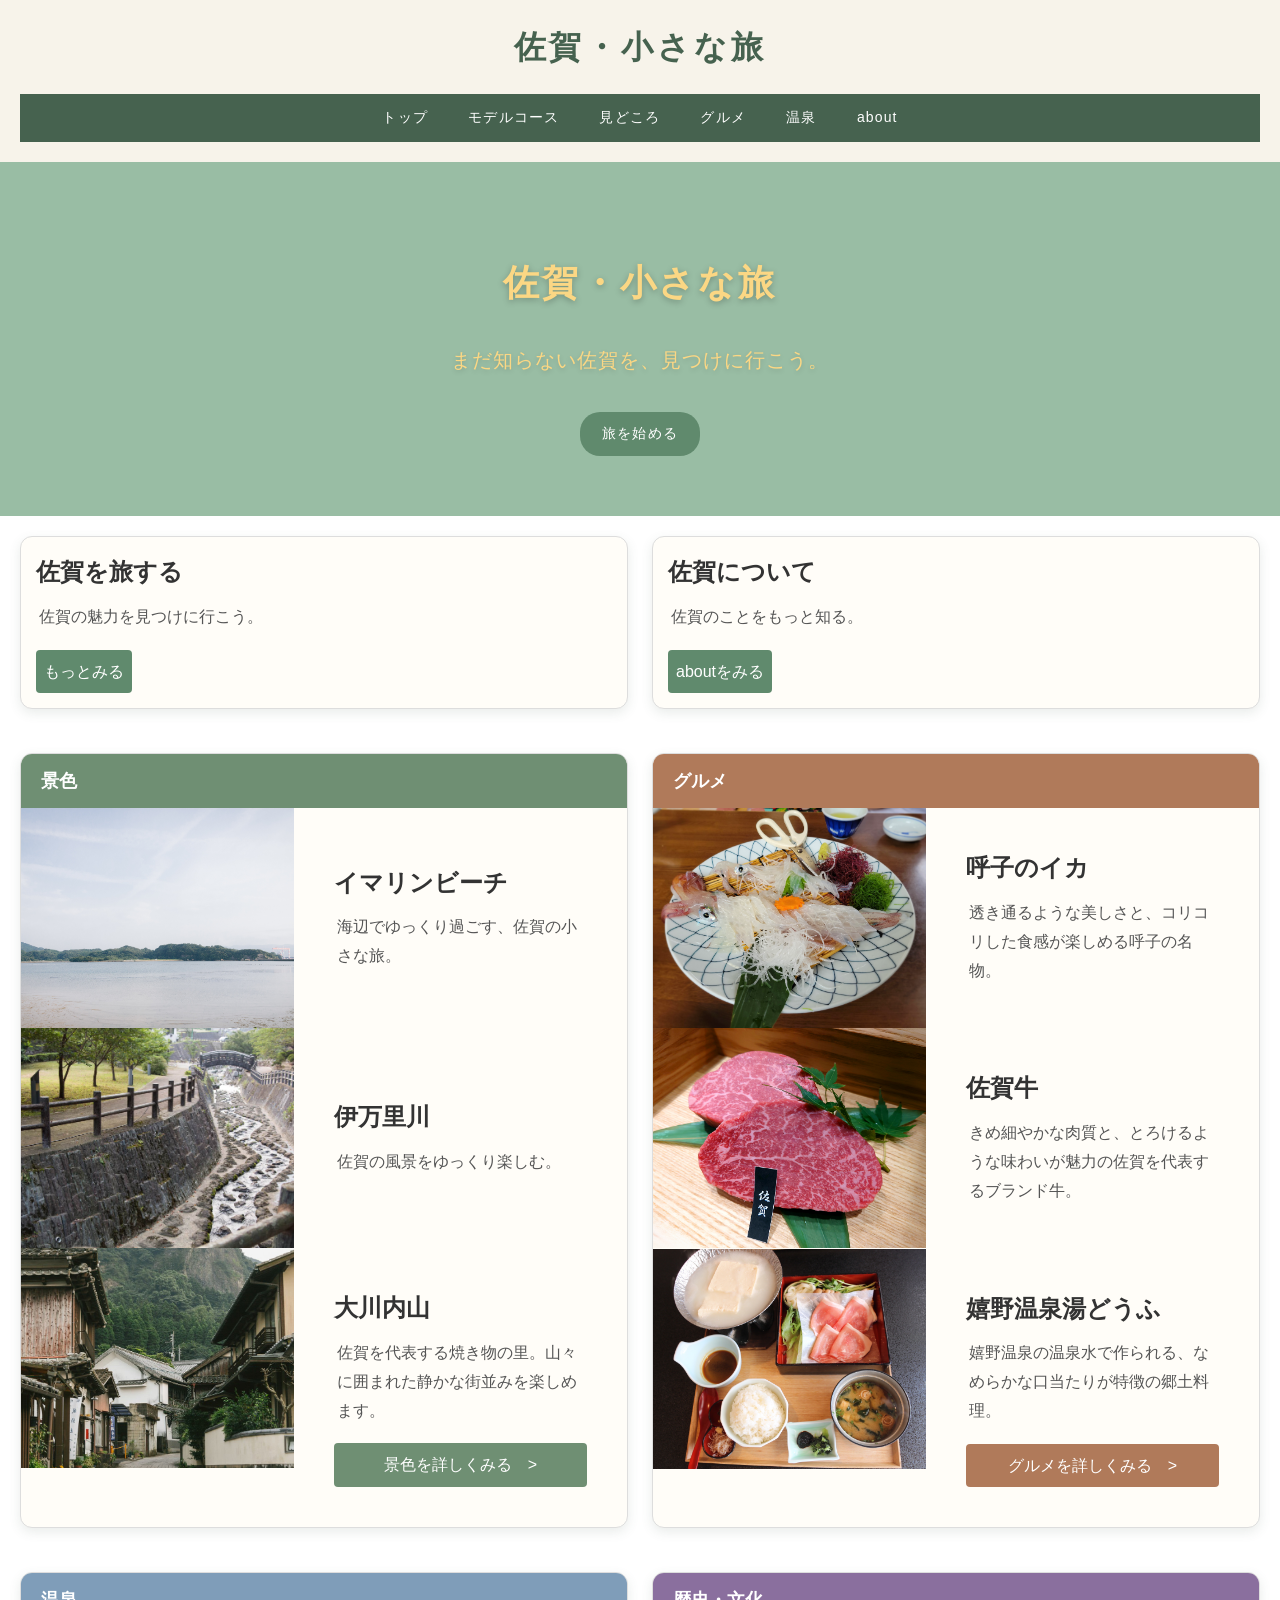
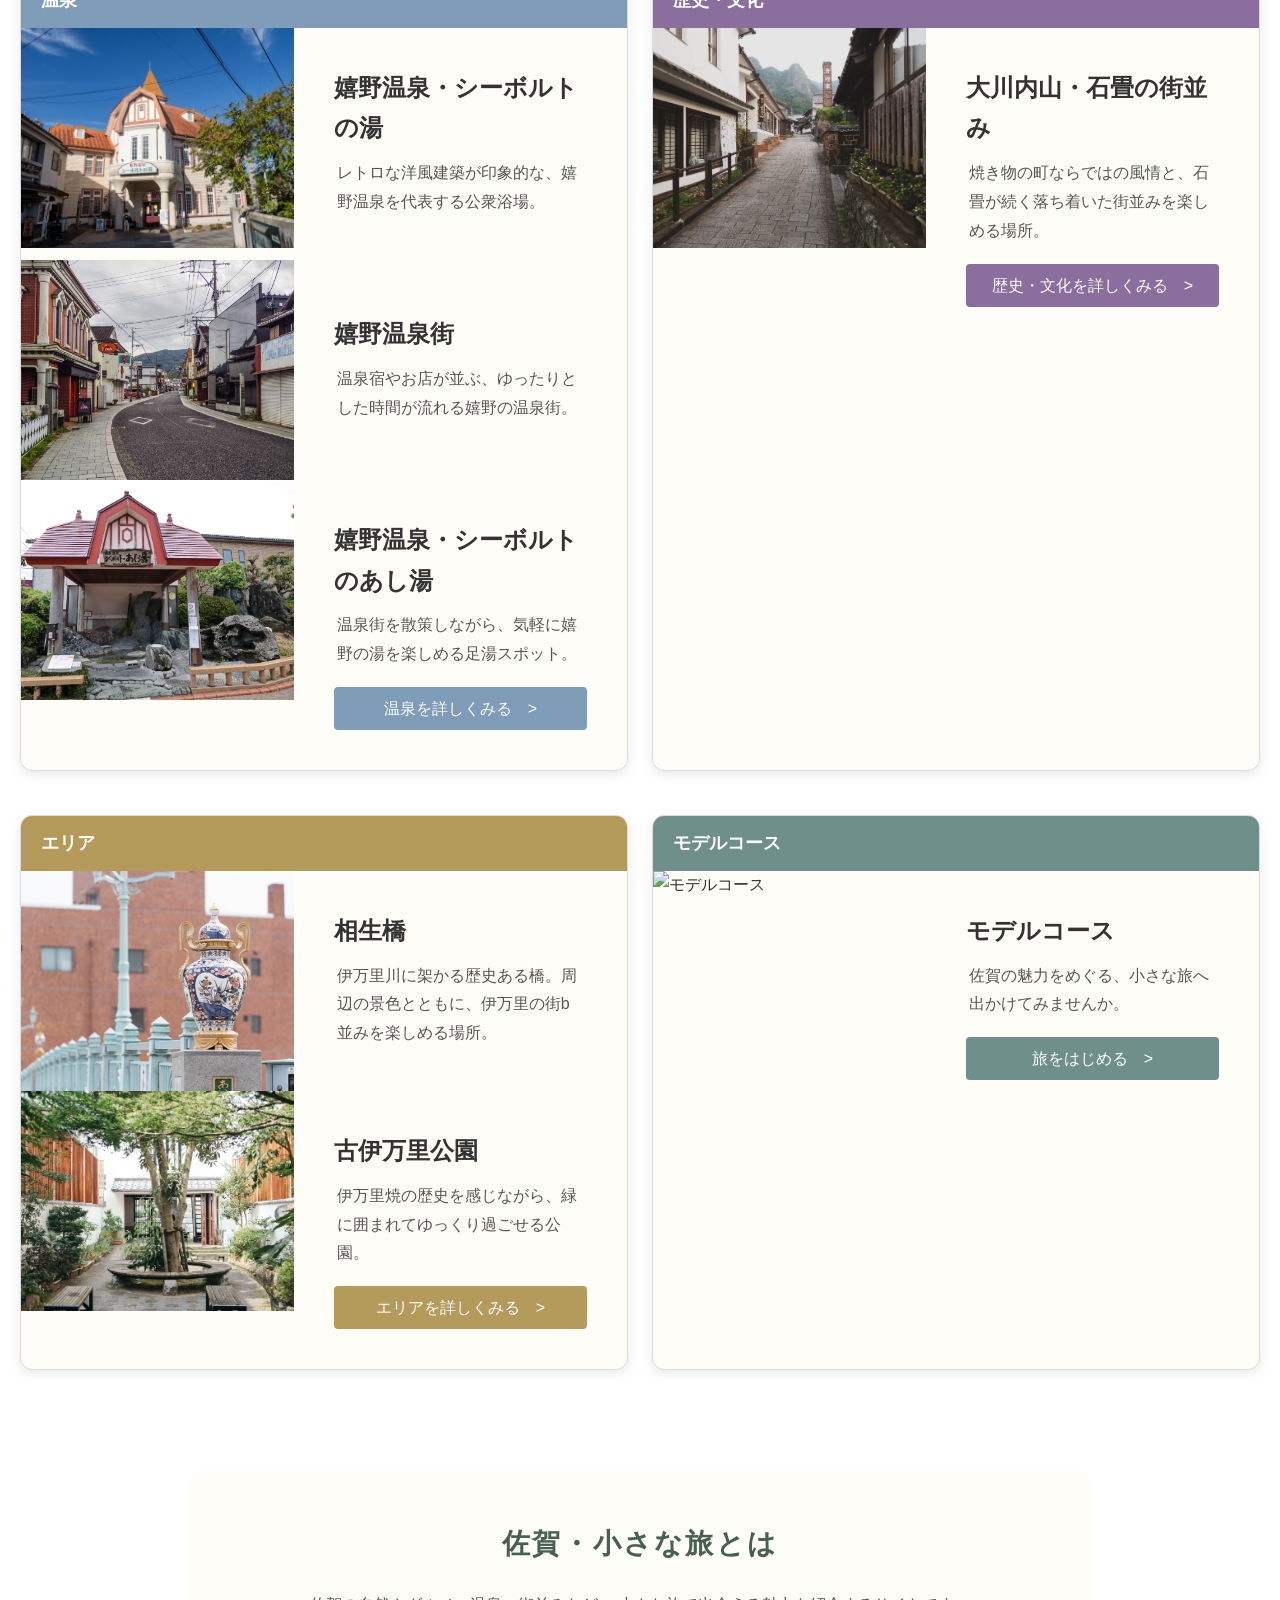
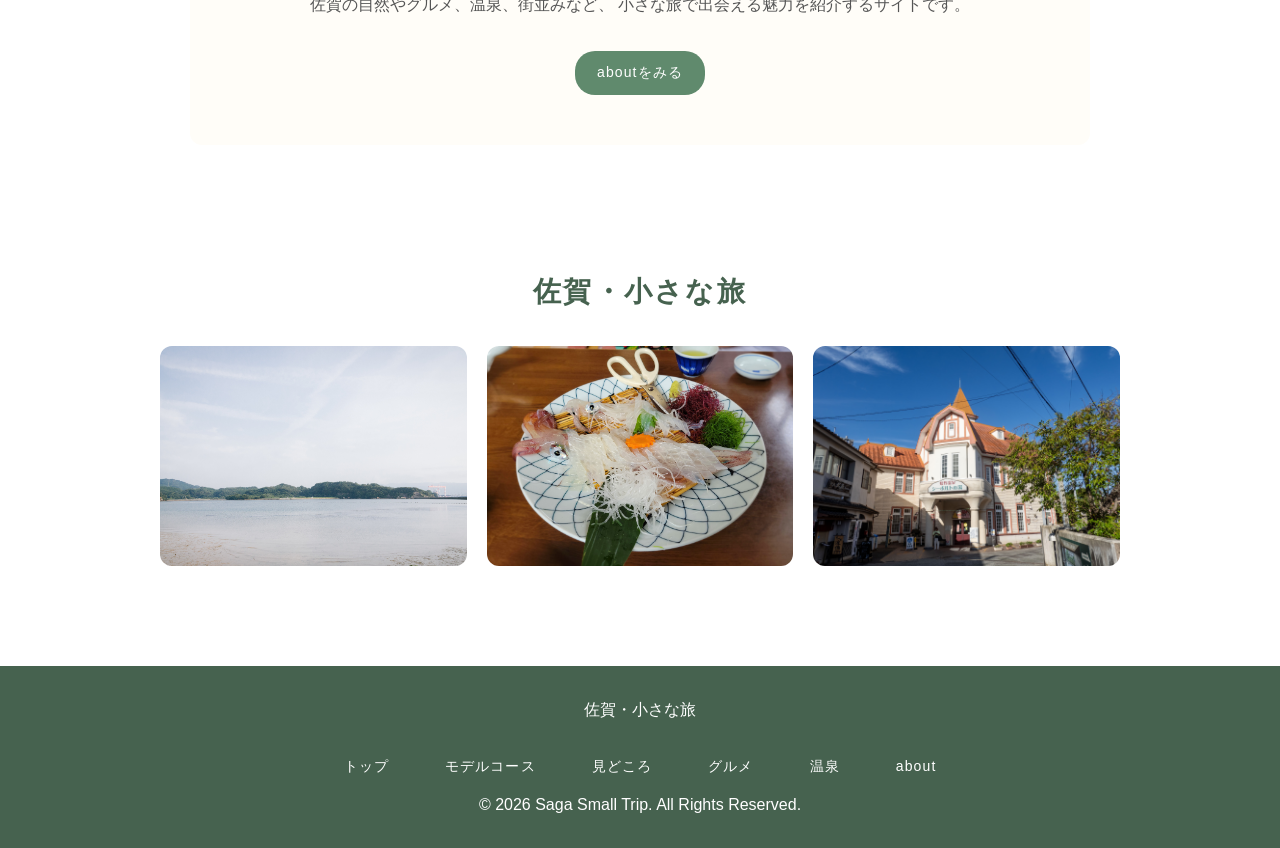
==== index.html @ e5c15b52 "Initial commit" ====
<!DOCTYPE html>
    <html lang="ja">
        
        <head>
            <meta charset="UTF-8">
            <meta name="viewport" content="width=device-width, initial-scale=1.0">
            <title>佐賀・小さな旅</title>

            <link rel="stylesheet" href="css/style.css">
        </head>

        <body>

            <header class="site-header">
                <h1 class="site-title">
                    <a href="index.html">佐賀・小さな旅</a>
                </h1>

                <button class="menu-toggle"
                        type="button"
                        aria-label="メニューを開く"
                        aria-controls="site-nav"
                        aria-expanded="false">
                    <span></span>
                    <span></span>
                    <span></span>
                </button>
                <nav class="site-nav" id="site-nav">
                    <a href="index.html">トップ</a>
                    <a href="course.html">モデルコース</a>
                    <a href="spots.html">見どころ</a>
                    <a href="gourmet.html">グルメ</a>
                    <a href="onsen.html">温泉</a>
                    <a href="about.html">about</a>
                </nav>
            </header>

            <main>

                <section class="hero">
                    <h2>佐賀・小さな旅</h2>
                    <p>まだ知らない佐賀を、見つけに行こう。</p>
                    <a href="course.html">旅を始める</a>
                </section>

                <section class="tiles">

                    <article class="tile">
                        <h2>佐賀を旅する</h2>
                        <p>佐賀の魅力を見つけに行こう。</p>
                        <a href="course.html">もっとみる</a>
                    </article>

                    <article class="tile">
                        <h2>佐賀について</h2>
                        <p>佐賀のことをもっと知る。</p>
                        <a href="about.html">aboutをみる</a>
                    </article>

                    <article class="tile">
                        <div class="tile-category scenery">景色</div>

                            <div class="tile-item">
                                <img src="images/imarin-beach.JPG" alt="イマリンビーチ">

                                <div class="tile-text">
                                    <h2>イマリンビーチ</h2>
                                    <p>海辺でゆっくり過ごす、佐賀の小さな旅。</p>
                                </div>
                            </div>
                            
                            <div class="tile-item">
                                <img src="images/imari-river.JPG" alt="伊万里川">
                                                        
                                <div class="tile-text">
                                    <h2>伊万里川</h2>
                                    <p>佐賀の風景をゆっくり楽しむ。</p>
                                </div>
                            </div>
                            
                            <div class="tile-item">
                                <img src="images/okawachiyama.JPG" alt="大川内山">
                            
                                <div class="tile-text">
                                    <h2>大川内山</h2>
                                    <p>佐賀を代表する焼き物の里。山々に囲まれた静かな街並みを楽しめます。</p>
                                    <a href="spots.html" class="more-button scenery">景色を詳しくみる　></a>
                                </div>
                            </div>
                    </article>

                    <article class="tile">
                        <div class="tile-category gourmet">グルメ</div>

                        <div class="tile-item">
                            <img src="images/yobuko-squid.JPG" alt="呼子のイカ">
                            
                            <div class="tile-text">
                                <h2>呼子のイカ</h2>
                                <p>透き通るような美しさと、コリコリした食感が楽しめる呼子の名物。</p>
                            </div>
                        </div>
                        
                        <div class="tile-item">
                            <img src="images/saga-beef.JPG" alt="佐賀牛">
                        
                            <div class="tile-text">
                                <h2>佐賀牛</h2>
                                <p>きめ細やかな肉質と、とろけるような味わいが魅力の佐賀を代表するブランド牛。</p>
                        </div>
                        </div>

                        <div class="tile-item">
                            <img src="images/ureshino-onsen-yudofu.JPG" alt="嬉野温泉湯どうふ">
                        
                            <div class="tile-text">
                                <h2>嬉野温泉湯どうふ</h2>
                            <p>嬉野温泉の温泉水で作られる、なめらかな口当たりが特徴の郷土料理。</p>
                                <a href="gourmet.html" class="more-button gourmet">グルメを詳しくみる　></a>
                            </div>
                        </div>
                    </article>

                    <article class="tile">
                        <div class="tile-category onsen">温泉</div>

                        <div class="tile-item">
                            <img src="images/ureshino-siebold-bath.JPG" alt="嬉野温泉・シーボルトの湯">

                            <div class="tile-text">
                                <h2>嬉野温泉・シーボルトの湯</h2>
                                <p>レトロな洋風建築が印象的な、嬉野温泉を代表する公衆浴場。</p>
                            </div>
                        </div>
                        
                        <div class="tile-item">
                            <img src="images/ureshino-onsen-street.JPG" alt="嬉野温泉街">

                            <div class="tile-text">
                                <h2>嬉野温泉街</h2>
                                <p>温泉宿やお店が並ぶ、ゆったりとした時間が流れる嬉野の温泉街。</p>
                            </div>
                        </div>

                        <div class="tile-item">
                            <img src="images/ureshino-siebold-footbath.JPG" alt="嬉野温泉・シーボルトのあし湯">

                            <div class="tile-text">
                                <h2>嬉野温泉・シーボルトのあし湯</h2>
                                <p>温泉街を散策しながら、気軽に嬉野の湯を楽しめる足湯スポット。</p>
                                <a href="onsen.html" class="more-button onsen">温泉を詳しくみる　></a>
                            </div>
                        </div>
                    </article>

                    <article class="tile">
                        <div class="tile-category history">歴史・文化</div>

                        <div class="tile-item">
                            <img src="images/okawachiyama-street.JPG" alt="大川内山・石畳の街並み">

                            <div class="tile-text">
                                <h2>大川内山・石畳の街並み</h2>
                                <p>焼き物の町ならではの風情と、石畳が続く落ち着いた街並みを楽しめる場所。</p>
                                <a href="spots.html" class="more-button history">歴史・文化を詳しくみる　></a>
                            </div>
                        </div>
                    </article>

                    <article class="tile">
                        <div class="tile-category area">エリア</div>

                        <div class="tile-item">
                            <img src="images/aioi-bridge.JPG" alt="相生橋">

                            <div class="tile-text">
                                <h2>相生橋</h2>
                                <p>伊万里川に架かる歴史ある橋。周辺の景色とともに、伊万里の街b並みを楽しめる場所。</p>
                            </div>
                        </div>
                        
                        <div class="tile-item">
                            <img src="images/koimari-park.JPG" alt="古伊万里公園">

                            <div class="tile-text">
                                <h2>古伊万里公園</h2>
                                <p>伊万里焼の歴史を感じながら、緑に囲まれてゆっくり過ごせる公園。</p>
                                <a href="spots.html" class="more-button area">エリアを詳しくみる　></a>
                            </div>
                        </div>
                    </article>

                    <article class="tile">
                        <div class="tile-category course">モデルコース</div>

                        <div class="tile-item">
                            <img src="images/" alt="モデルコース">

                            <div class="tile-text">
                                <h2>モデルコース</h2>
                                <p>佐賀の魅力をめぐる、小さな旅へ出かけてみませんか。</p>
                                <a href="course.html" class="more-button course">旅をはじめる　></a>
                            </div>
                        </div>
                    </article>
                </section>

                <section class="about">
                    <h2>佐賀・小さな旅とは</h2>
                    <p>佐賀の自然やグルメ、温泉、街並みなど、
                        小さな旅で出会える魅力を紹介するサイトです。
                    </p>
                    <a href="about.html">aboutをみる</a>
                </section>

                <section class="sns">
                    <h2>佐賀・小さな旅</h2>
                    <div class="sns-images">
                        <img src="images/imarin-beach.JPG" alt="イマリンビーチ">
                        <img src="images/yobuko-squid.JPG" alt="呼子のイカ">
                        <img src="images/ureshino-siebold-bath.JPG" alt="嬉野温泉・シーボルトの湯">
                    </div>
                </section>

            </main>
            
            <footer>
                <p class="footer-logo">佐賀・小さな旅</p>

                <nav class="footer-nav">
                    <a href="index.html">トップ</a>
                    <a href="course.html">モデルコース</a>
                    <a href="spots.html">見どころ</a>
                    <a href="gourmet.html">グルメ</a>
                    <a href="onsen.html">温泉</a>
                    <a href="about.html">about</a>
                </nav>

                <p class="copyright">
                    &copy; 2026 Saga Small Trip. All Rights Reserved.
                </p>
            </footer>
            <script src="js/script.js"></script>
        </body>
    </html>
---- css/style.css ----
/* =================
    　　基本設定
    =============== */
    
    * {
        box-sizing: border-box;
    }

    body {
        margin: 0;
        font-family: sans-serif;
        color: #333;
        background-color: #fff;
        line-height: 1.7;
    }

    /* =================
    　　ヘッダー・ナビゲーション
    =============== */

    header {
        padding: 20px;
        text-align: center;
        background-color: #f7f3ea;
    }

    header h1 {
        margin: 0;
        color: #46624f;
        font-size: 32px;
        letter-spacing: 0.12em;
        font-weight: 600;
    }

    .site-title a {
        color: inherit;
        text-decoration: none;
    }

    nav {
        margin-top: 20px;
        text-align: center;
        background-color: #46624f;
    }

    nav a {
        display: inline-block;
        padding: 12px 18px;
        color: #fff;
        text-decoration: none;
        font-size: 14px;
        letter-spacing: 0.08em;
    }

    /* =================
    　　ハンバーガーメニュー
    =============== */

    .menu-toggle {
        display: none;
    }

    /* =================
    　　メインビジュアル
    =============== */

    .hero {
        padding: 60px 20px;
        text-align: center;
        background-color: #99bda4;
    }

    .hero h2 {
        font-size: 36px;
        letter-spacing: 0.08em;
        color: #fbd784;
        text-shadow: 0 2px 6px rgba(0, 0, 0, 0.25);
    }

    .hero p {
        font-size: 20px;
        letter-spacing: 0.05em;
        color: #fbd784;
        text-shadow: 0 2px 5px rgba(0, 0, 0, 0.15);
    }

    .hero a {
        display: inline-block;
        margin-top: 15px;
        padding: 10px 22px;
        background-color: #608a6d;
        color: #fff;
        text-decoration: none;
        border-radius: 20px;
        font-size: 14px;
        letter-spacing: 0.08em;
    }

    .hero a:hover {
        background-color: #5f8168;
    }

    /* =================
    　　タイル
    =============== */

    /*　タイル全体と各タイル　*/

    .tiles {
        display: grid;
        grid-template-columns: repeat(2, 1fr);
        gap: 24px;
        padding: 20px;
    }

    .tile {
        background-color: #fffdf8;
        border: 1px solid #ddd;
        margin-bottom: 20px;
        border-radius: 12px;
        overflow: hidden;
        box-shadow: 0 4px 12px rgba(70, 98, 79, 0.12);
    }

    .tile:hover {
        transform: translateY(-5px);
    }

    /*　カテゴリーとタイルの内容　*/

    .tile-category {
        color: white;
        padding: 12px 20px;
        font-size: 18px;
        font-weight: bold;
    }

    .scenery {
        background-color: #6f8f73;
    }

    .gourmet {
        background-color: #b07a5a;
    }

    .onsen {
        background-color: #7f9db9;
    }

    .history {
        background-color: #8a6f9e;
    }

    .area {
        background-color: #b59b5b;
    }

    .course {
        background-color: #6f8f8a;
    }

    .tile-item {
        display: flex;
    }

    .tile-item img {
        width: 45%;
        height: 220px;
        object-fit: cover;
        display: block;
    }

    .tile-text {
        width: 55%;
        padding: 25px;
        display: flex;
        flex-direction: column;
        justify-content: center;
    }

    .tile h2 {
        margin: 15px 15px 10px;
        font-size: 24px;
    }

    .tile p {
        line-height: 1.8;
        margin: 0 18px 18px;
        color: #555;
    }

    /*　ボタンとホバー表示　*/

    .tile a {
        display: inline-block;
        margin: 0 15px 15px;
        padding: 8px 8px;
        background-color: #608a6d;
        color: #fff;
        text-decoration: none;
        border-radius: 4px;
        text-align: center;
    }

    .more-button.scenery {
        background-color: #6f8f73;
    }

    .more-button.gourmet {
        background-color: #b07a5a;
    }

    .more-button.onsen {
        background-color: #7f9db9;
    }

    .more-button.history {
        background-color: #8a6f9e;
    }

    .more-button.area {
        background-color: #b59b5b;
    }

    .more-button.course {
        background-color: #6f8f8a;
    }

    .tile a:hover {
        opacity: 0.7;
    }

    /* =================
    　　サイト紹介(about)
    =============== */

    .about {
        margin: 60px auto;
        padding: 50px 30px;
        max-width: 900px;
        text-align: center;
        background-color: #fffdf8;
        border-radius: 12px;
    }

    .about h2 {
        margin-top: 0;
        color: #46624f;
        font-size: 28px;
        letter-spacing: 0.08em;
    }

    .about p {
        line-height: 1.8;
        color: #555;
    }

    .about a {
        display: inline-block;
        margin-top: 15px;
        padding: 10px 22px;
        background-color: #608a6d;
        color: #fff;
        text-decoration: none;
        border-radius: 20px;
        font-size: 14px;
        letter-spacing: 0.08em;
    }

    .about a:hover {
        background-color: #5f8168;
    }

    /* =================
    　　SNS風ギャラリー
    =============== */

    .sns {
        margin: 60px auto;
        padding: 40px 20px;
        max-width: 1000px;
        text-align: center;
    }

    .sns h2 {
        margin-bottom: 30px;
        color: #46624f;
        font-size: 28px;
        letter-spacing: 0.08em;
    }

    .sns-images {
        display: flex;
        gap: 20px;
    }

    .sns-images img {
        width: calc((100% - 40px) / 3);
        height: 220px;
        object-fit: cover;
        display: block;
        border-radius: 12px;
    }

    /* =================
    　　フッター
    =============== */

    footer {
        margin-top: 20px;
        padding: 30px 20px;
        text-align: center;
        background-color: #46624f;
        color: #fff;        
    }

    footer p {
        margin: 0;
    }

    .footer-nav {
        display: flex;
        justify-content: center;
        gap: 20px;
    }

    .footer-nav a {
        color: #fff;
        text-decoration: none;
    }

    /* =================
    　　トップページの
    　　スマートフォン表示
    =============== */

    @media (max-width: 768px) {
        .tiles {
            grid-template-columns: 1fr;
        }

        .tile-item {
            flex-direction: column;
        }

        .tile-item img {
            width: 100%;
        }

        .tile-text {
            width: 100%;
        }

        .sns-images {
            flex-direction: column;
        }

        .sns-images img {
            width: 100%;
        }

        .menu-toggle {
            display: flex;
            flex-direction: column;
            gap: 5px;
            background: none;
            border: none;
            cursor: pointer;
        }

        .menu-toggle span {
            width: 25px;
            height: 3px;
            background-color: #333;
        }
    }

    /* =================
    　　下層ページ共通箇所
    =============== */

    /*　ページ上部　*/

    .page-hero {
        padding: 70px 20px;
        text-align: center;
        background-color: #e8f1ee;
    }

    .page-hero-text h1 {
        margin: 0 0 10px;
        color: #46624f;
        font-size: 36px;
        letter-spacing: 0.1em;
    }

    .page-hero-text p {
        margin: 0;
        color: #666;
        font-size: 16px;
        letter-spacing: 0.05em;
    }

    /*　共通カード　*/

    .page-card {
        display: flex;
        flex-direction: column;
        gap: 0;
        margin: 0;
        padding: 0;
        background-color: #fffdf8;
        border: 1px solid #ddd;
        border-radius: 12px;
        overflow: hidden;
        box-shadow: 0 4px 12px rgba(70, 98, 79, 0.12);
    }

    .page-card-image {
        width: 100%;
    }

    .page-card-image img {
        display: block;
        width: 100%;
        height: 220px;
        object-fit: cover;
    }

    .page-card-text {
        flex: 1;
        padding: 20px;
    }

    .page-card-text h3 {
        margin: 0 0 8px;
        color: #46624f;
        font-size: 1.1rem;
    }

    .page-card-text h3::before {
        content: "●";
        margin-right: 8px;
        color: #46624f;
        font-size: 0.8em;
    }

    .page-card-text p {
        margin: 0;
        color: #555;
        line-height: 1.7;
    }

    /* =================
    　　下層ページ共通箇所の
    　　スマートフォン表示
    　　画面幅768px以下に適用
    =============== */

    @media (max-width: 768px) {
        .site-header {
            padding: 16px 12px;
            position: relative;
        }

        .site-header h1 {
            font-size: 24px;
        }

        .menu-toggle {
            display: flex;
            flex-direction: column;
            gap: 5px;
            background: none;
            border: none;
            cursor: pointer;
            position: absolute;
            top: 24px;
            right: 20px;
        }

        .menu-toggle span {
            transition: 0.3s;
        }

        .menu-toggle[aria-expanded="true"] span:nth-child(1) {
            transform: translateY(8px) rotate(45deg);
        }

        .menu-toggle[aria-expanded="true"] span:nth-child(2) {
            opacity: 0;
        }

        .menu-toggle[aria-expanded="true"] span:nth-child(3) {
            transform: translateY(-8px) rotate(-45deg);
        }

        .menu-toggle + .site-nav {
            margin-top: 15px;
            display: none;
        }

        .site-nav.is-open {
            display: flex;
            flex-direction: column;
            align-items: center;
            gap: 4px;
        }

        .page-hero {
            padding: 50px 20px;
        }

        .page-hero-text h1 {
            font-size: 28px;
        }

        .page-hero-text p br {
            display: none;
        }

        .page-card-text {
            padding: 16px;
        }

        .page-card-image img {
            height: 200px;
        }

        .footer-nav {
            display: flex;
            flex-wrap: wrap;
            justify-content: center;
            gap: 8px 14px;
        }

        .site-nav a,
        .footer-nav a {
            padding: 6px 4px;
            white-space: nowrap;
        }
    }
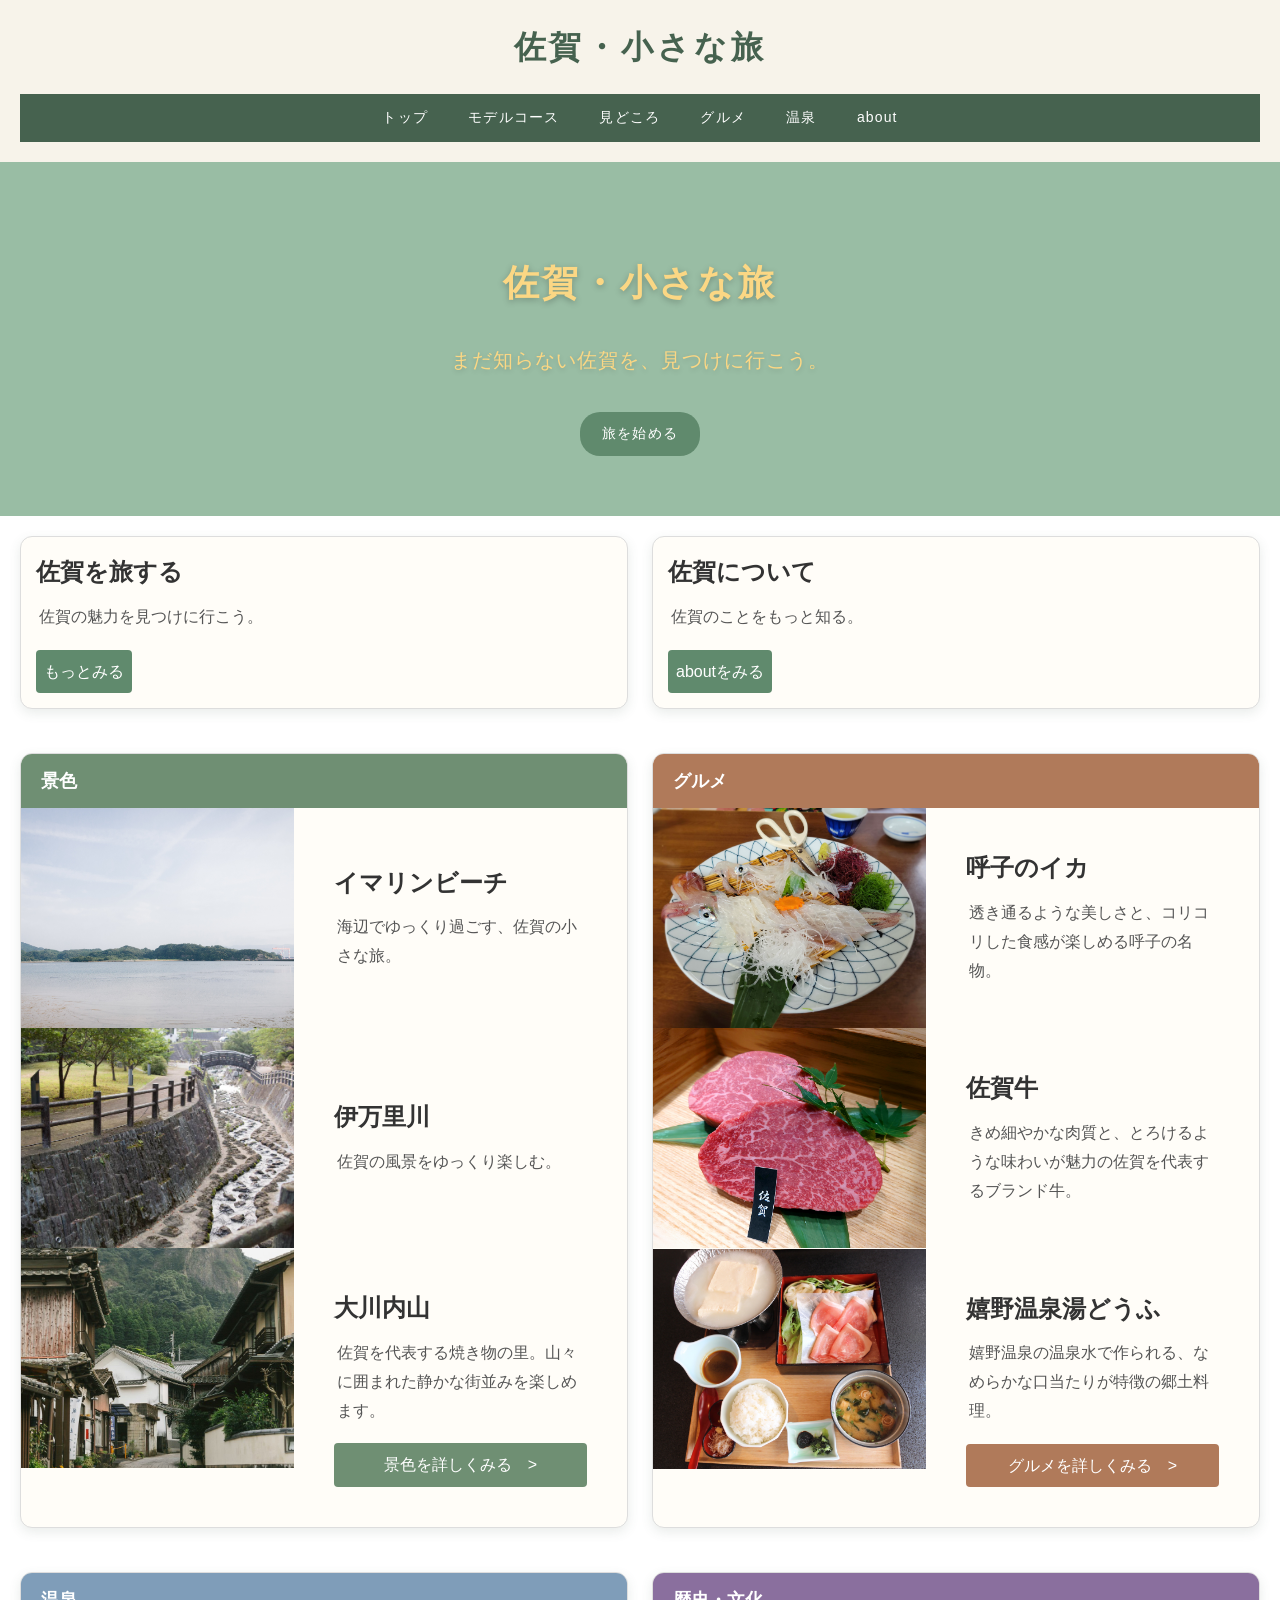
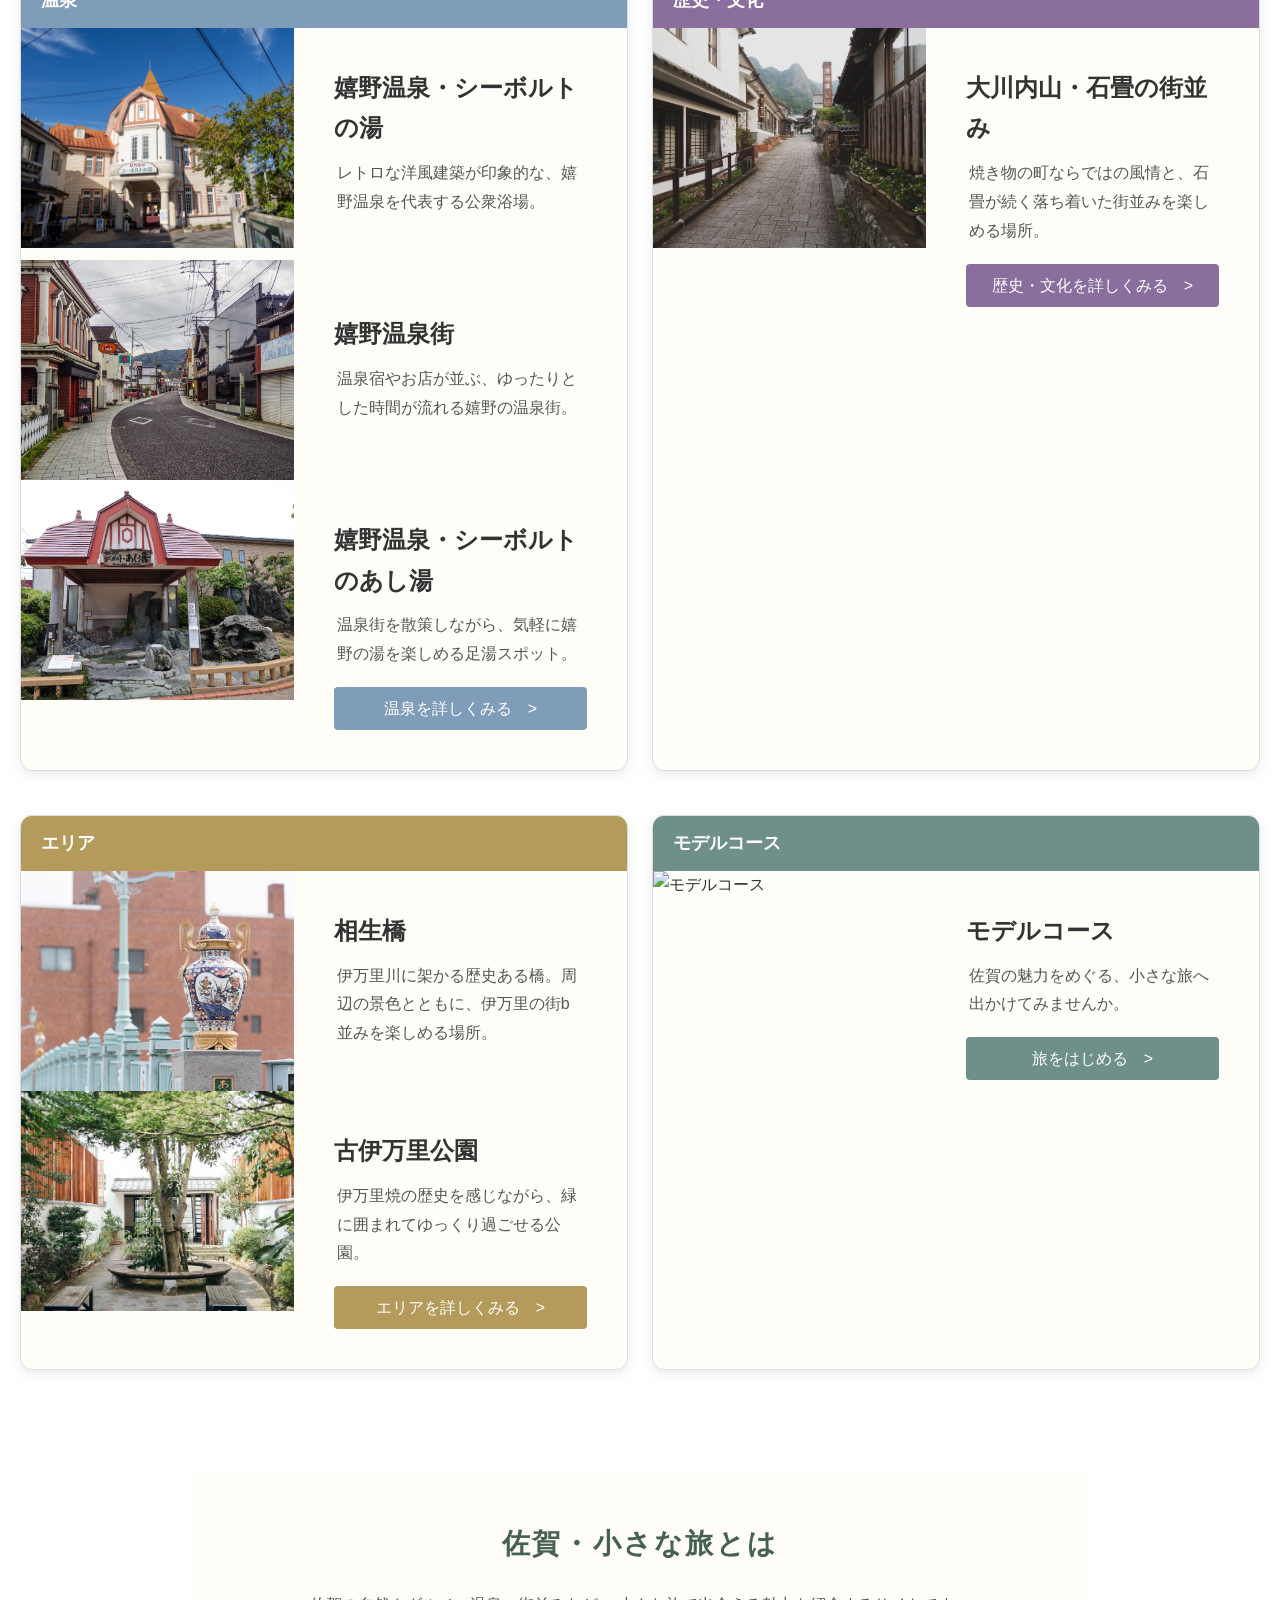
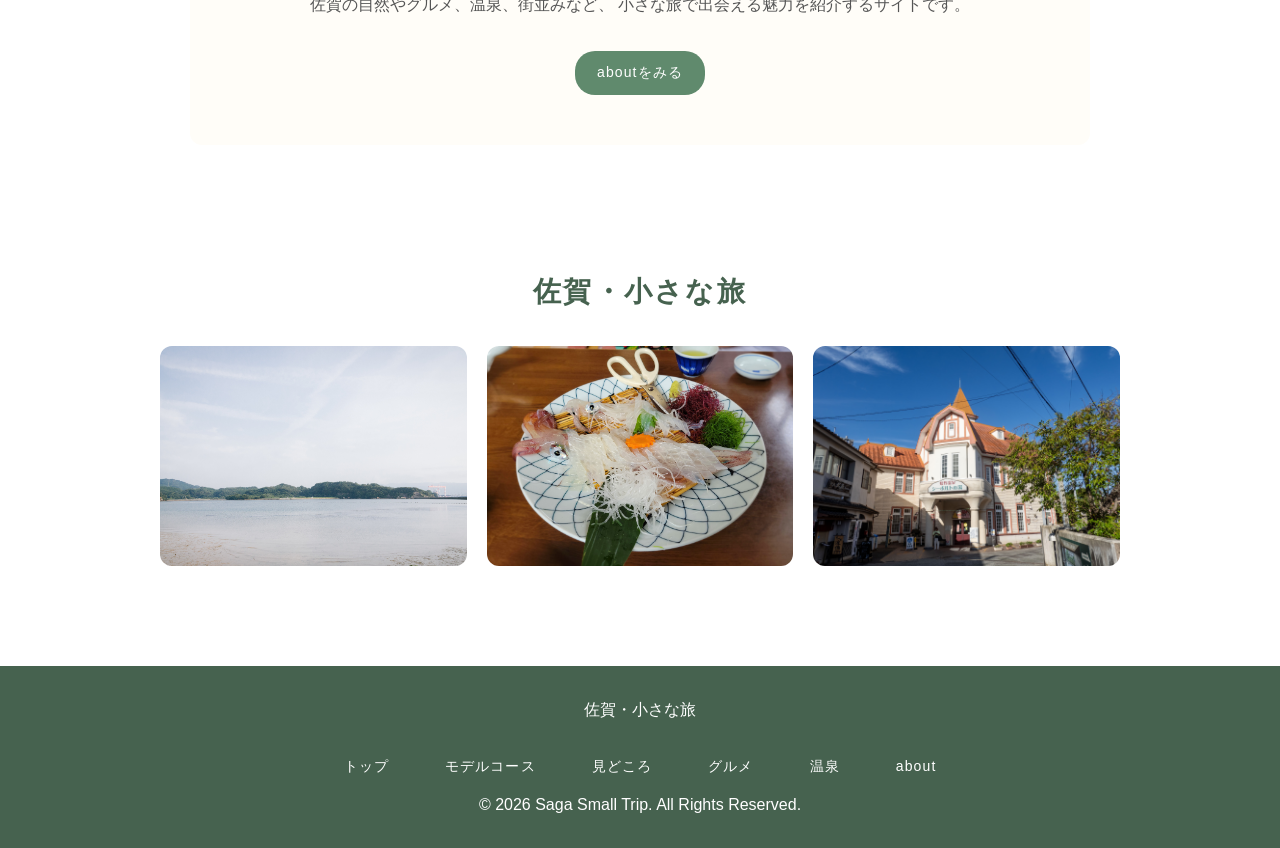
==== commit 979ffdc6: "Add scroll reveal animation" ====
--- a/index.html
+++ b/index.html
@@ -4,6 +4,7 @@
         <head>
             <meta charset="UTF-8">
             <meta name="viewport" content="width=device-width, initial-scale=1.0">
+            <meta name="description" content="佐賀県の自然や風景、グルメ、温泉、歴史・文化などの魅力を紹介するポートフォリオサイトです。">
             <title>佐賀・小さな旅</title>
 
             <link rel="stylesheet" href="css/style.css">
@@ -12,9 +13,9 @@
         <body>
 
             <header class="site-header">
-                <h1 class="site-title">
+                <p class="site-title">
                     <a href="index.html">佐賀・小さな旅</a>
-                </h1>
+                </p>
 
                 <button class="menu-toggle"
                         type="button"
@@ -25,8 +26,8 @@
                     <span></span>
                     <span></span>
                 </button>
-                <nav class="site-nav" id="site-nav">
-                    <a href="index.html">トップ</a>
+                <nav class="site-nav" id="site-nav" aria-label="メインナビゲーション">
+                    <a href="index.html" aria-current="page">トップ</a>
                     <a href="course.html">モデルコース</a>
                     <a href="spots.html">見どころ</a>
                     <a href="gourmet.html">グルメ</a>
@@ -38,12 +39,12 @@
             <main>
 
                 <section class="hero">
-                    <h2>佐賀・小さな旅</h2>
+                    <h1>佐賀・小さな旅</h1>
                     <p>まだ知らない佐賀を、見つけに行こう。</p>
                     <a href="course.html">旅を始める</a>
                 </section>
 
-                <section class="tiles">
+                <section class="tiles scroll-reveal">
 
                     <article class="tile">
                         <h2>佐賀を旅する</h2>
@@ -227,8 +228,8 @@
             <footer>
                 <p class="footer-logo">佐賀・小さな旅</p>
 
-                <nav class="footer-nav">
-                    <a href="index.html">トップ</a>
+                <nav class="footer-nav" aria-label="フッターナビゲーション">
+                    <a href="index.html" aria-current="page">トップ</a>
                     <a href="course.html">モデルコース</a>
                     <a href="spots.html">見どころ</a>
                     <a href="gourmet.html">グルメ</a>
@@ -240,6 +241,12 @@
                     &copy; 2026 Saga Small Trip. All Rights Reserved.
                 </p>
             </footer>
+
+            <button class="back-to-top"
+                    type="button"
+                    aria-label="ページ上部へ戻る">
+                <span aria-hidden="true">↑</span>
+            </button>
             <script src="js/script.js"></script>
         </body>
     </html>
--- a/css/style.css
+++ b/css/style.css
@@ -24,7 +24,7 @@
         background-color: #f7f3ea;
     }
 
-    header h1 {
+    .site-title {
         margin: 0;
         color: #46624f;
         font-size: 32px;
@@ -70,7 +70,7 @@
         background-color: #99bda4;
     }
 
-    .hero h2 {
+    .hero h1 {
         font-size: 36px;
         letter-spacing: 0.08em;
         color: #fbd784;
@@ -539,4 +539,59 @@
             padding: 6px 4px;
             white-space: nowrap;
         }
+    }
+
+     /* =================
+    　　ページ上部へ戻るボタン
+    =============== */
+
+    .back-to-top {
+        position: fixed;
+        right: 20px;
+        bottom: 20px;
+        width: 48px;
+        height: 48px;
+        border: none;
+        border-radius: 50%;
+        background-color: #446b52;
+        color: #fff;
+        font-size: 24px;
+        cursor: pointer;
+        box-shadow: 0 4px 10px rgba(0, 0, 0, 0.2);
+        opacity: 0;
+        visibility: hidden;
+        transform: translateY(10px);
+        transition:
+            opacity 0.3s,
+            visibility 0.3s,
+            transform 0.3s;
+        z-index: 1000;
+    }
+
+    .back-to-top.is-visible {
+        opacity: 1;
+        visibility: visible;
+        transform: translateY(0);
+    }
+
+    .back-to-top:focus-visible {
+        outline: 3px solid #f4c95d;
+        outline-offset: 3px;
+    }
+
+     /* =================
+    　　スクロール表示
+    =============== */
+
+    .scroll-reveal {
+        opacity: 0;
+        transform: translateY(30px);
+        transition:
+            opacity 0.8s ease,
+            transform 0.8s ease;
+    }
+
+    .scroll-reveal.is-visible {
+        opacity: 1;
+        transform: translateY(0);
     }
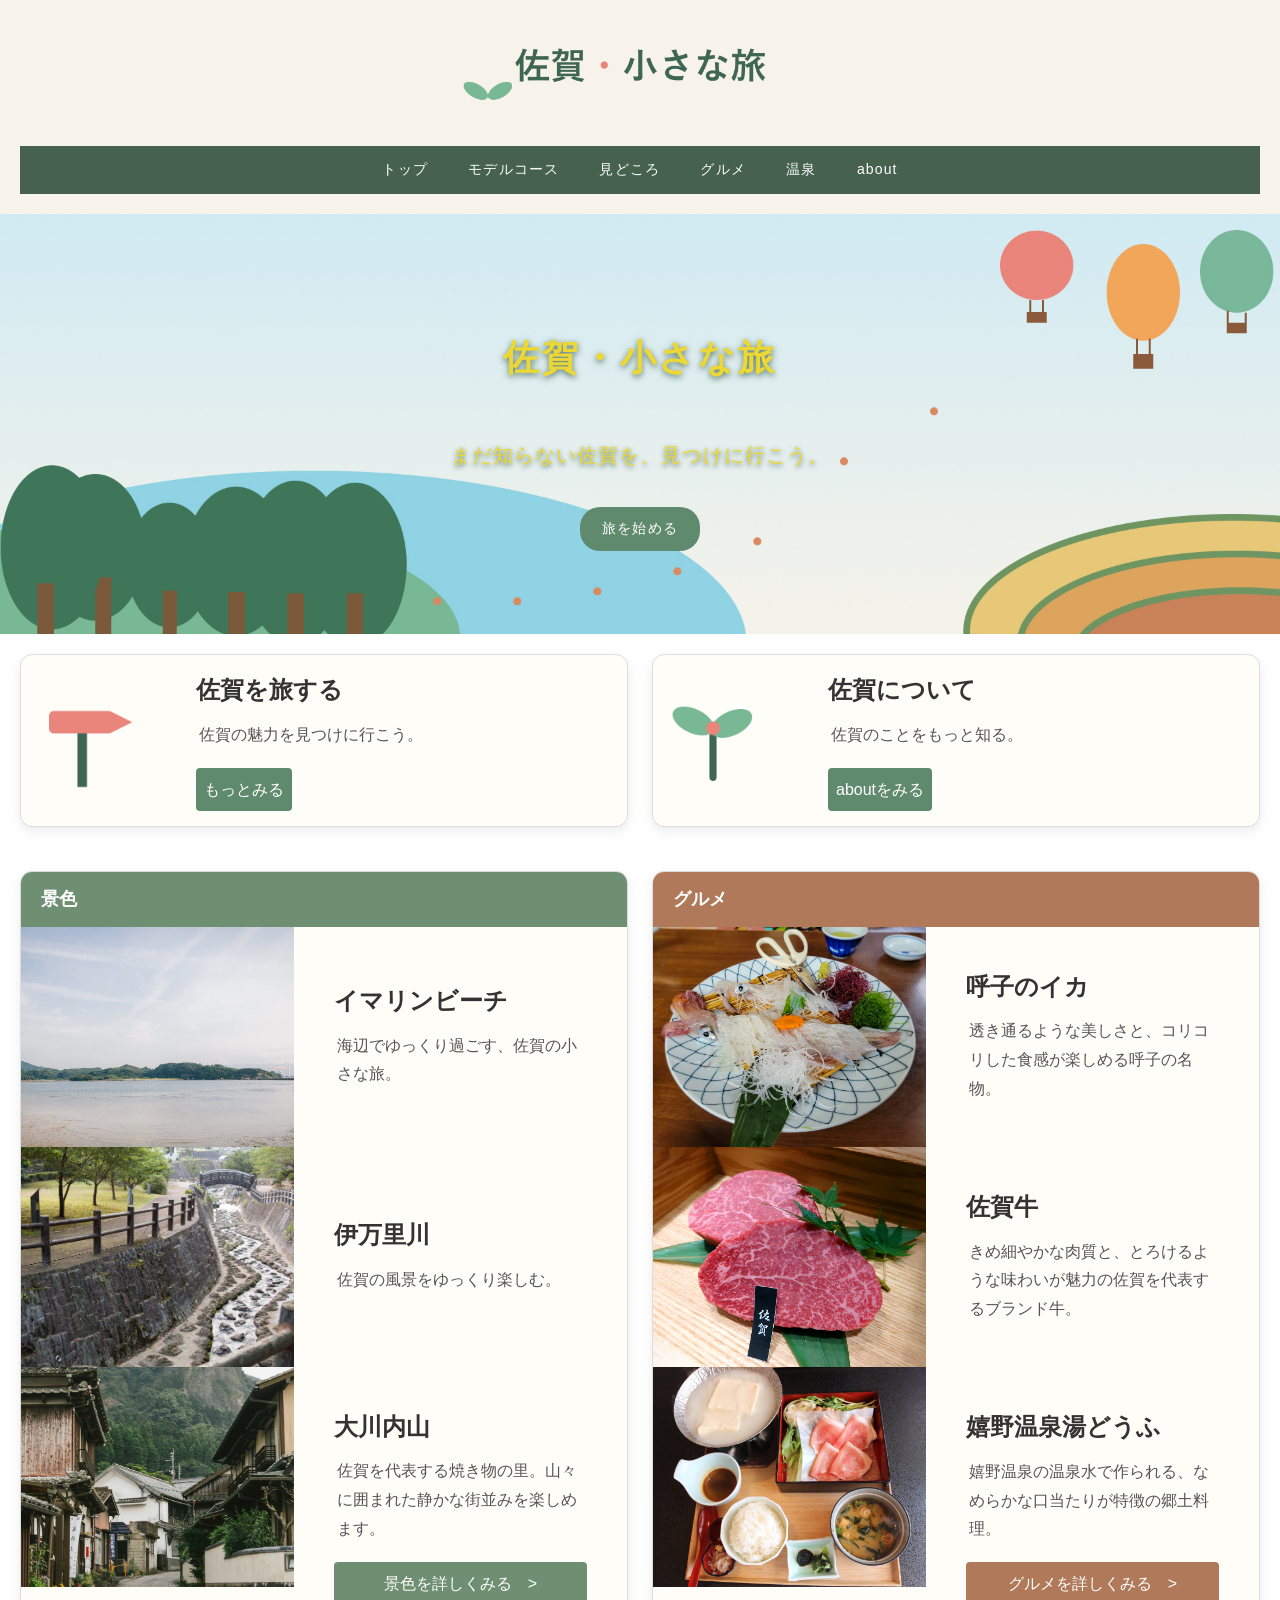
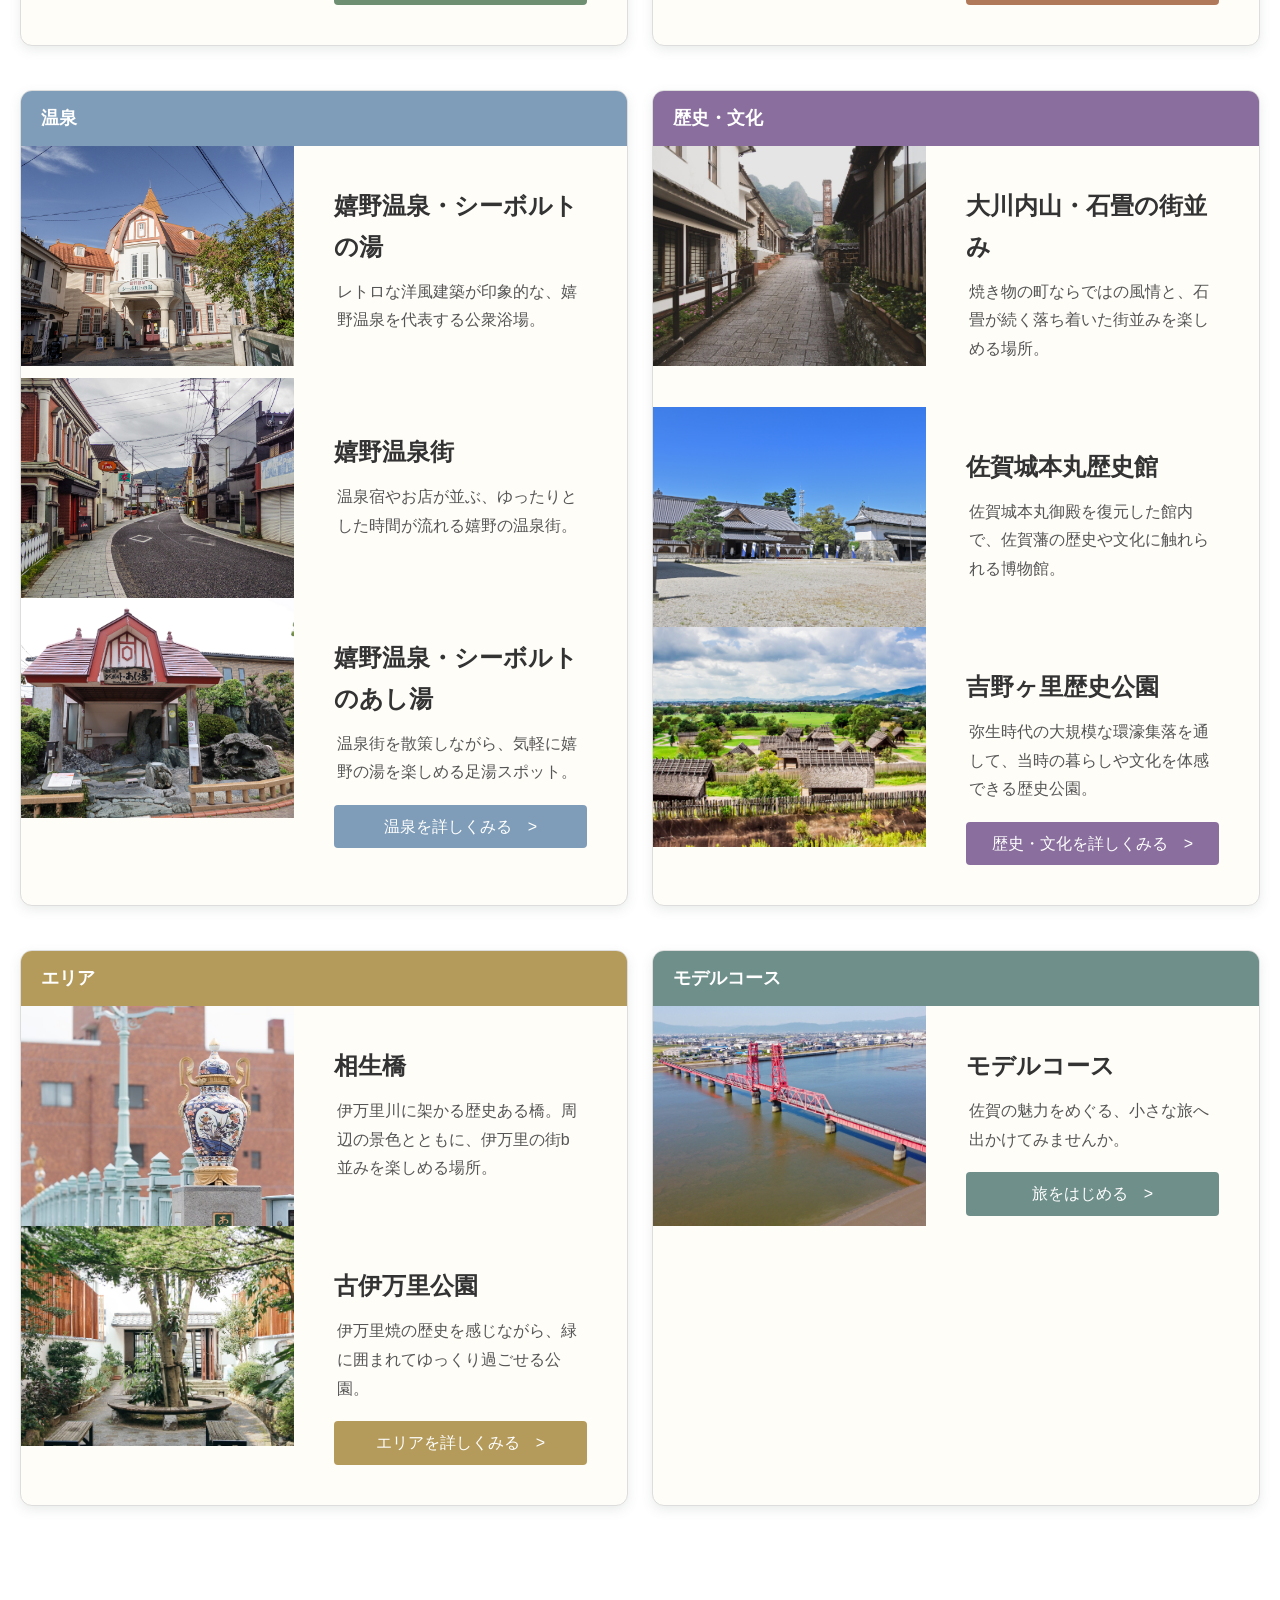
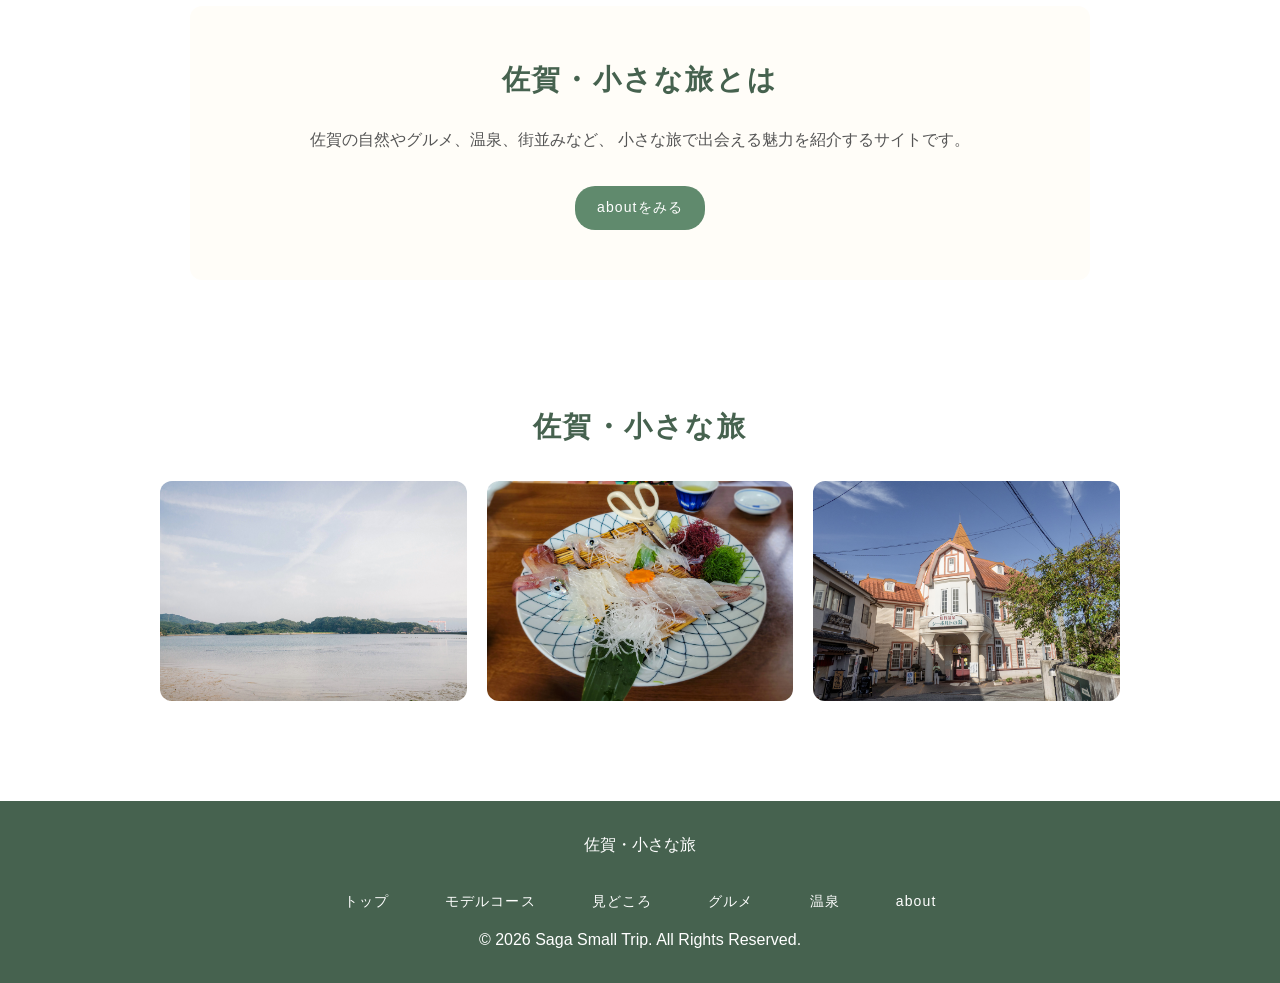
==== commit b326598b: "Prepare site for public release" ====
--- a/index.html
+++ b/index.html
@@ -6,15 +6,22 @@
             <meta name="viewport" content="width=device-width, initial-scale=1.0">
             <meta name="description" content="佐賀県の自然や風景、グルメ、温泉、歴史・文化などの魅力を紹介するポートフォリオサイトです。">
             <title>佐賀・小さな旅</title>
-
+            <link rel="icon" type="image/png" sizes="512x512" href="images/favicon.PNG">
             <link rel="stylesheet" href="css/style.css">
+            <meta property="og:title" content="佐賀・小さな旅">
+            <meta property="og:description" content="佐賀の自然・文化・グルメ・温泉を紹介する観光Webサイト">
+            <meta property="og:type" content="website">
+            <meta property="og:image" content="images/saga-small-trip-ogp.JPG">
+            <meta name="twitter:card" content="summary_large_image">
         </head>
 
         <body>
 
             <header class="site-header">
                 <p class="site-title">
-                    <a href="index.html">佐賀・小さな旅</a>
+                    <a href="index.html">
+                        <img src="images/saga-title-logo.PNG" alt="佐賀・小さな旅">
+                    </a>
                 </p>
 
                 <button class="menu-toggle"
@@ -46,23 +53,31 @@
 
                 <section class="tiles scroll-reveal">
 
-                    <article class="tile">
-                        <h2>佐賀を旅する</h2>
-                        <p>佐賀の魅力を見つけに行こう。</p>
-                        <a href="course.html">もっとみる</a>
-                    </article>
-
-                    <article class="tile">
-                        <h2>佐賀について</h2>
-                        <p>佐賀のことをもっと知る。</p>
-                        <a href="about.html">aboutをみる</a>
+                    <article class="tile tile-with-icon">
+                        <img class="tile-icon" src="images/icon-course.PNG" alt="">
+                        
+                        <div>
+                            <h2>佐賀を旅する</h2>
+                            <p>佐賀の魅力を見つけに行こう。</p>
+                            <a href="course.html">もっとみる</a>
+                        </div>
+                    </article>
+
+                    <article class="tile tile-with-icon">
+                        <img class="tile-icon" src="images/icon-about.PNG" alt="">
+
+                        <div>
+                            <h2>佐賀について</h2>
+                            <p>佐賀のことをもっと知る。</p>
+                            <a href="about.html">aboutをみる</a>
+                        </div>
                     </article>
 
                     <article class="tile">
                         <div class="tile-category scenery">景色</div>
 
                             <div class="tile-item">
-                                <img src="images/imarin-beach.JPG" alt="イマリンビーチ">
+                                <img src="images/imarin-beach-edit.JPG" alt="イマリンビーチ">
 
                                 <div class="tile-text">
                                     <h2>イマリンビーチ</h2>
@@ -94,7 +109,7 @@
                         <div class="tile-category gourmet">グルメ</div>
 
                         <div class="tile-item">
-                            <img src="images/yobuko-squid.JPG" alt="呼子のイカ">
+                            <img src="images/yobuko-squid-edit.JPG" alt="呼子のイカ">
                             
                             <div class="tile-text">
                                 <h2>呼子のイカ</h2>
@@ -126,7 +141,7 @@
                         <div class="tile-category onsen">温泉</div>
 
                         <div class="tile-item">
-                            <img src="images/ureshino-siebold-bath.JPG" alt="嬉野温泉・シーボルトの湯">
+                            <img src="images/ureshino-siebold-bath-edit.JPG" alt="嬉野温泉・シーボルトの湯">
 
                             <div class="tile-text">
                                 <h2>嬉野温泉・シーボルトの湯</h2>
@@ -163,6 +178,24 @@
                             <div class="tile-text">
                                 <h2>大川内山・石畳の街並み</h2>
                                 <p>焼き物の町ならではの風情と、石畳が続く落ち着いた街並みを楽しめる場所。</p>
+                            </div>
+                        </div>
+
+                        <div class="tile-item">
+                            <img src="images/saga-castle-honmaru-history-museum.JPG" alt="佐賀城本丸歴史館">
+
+                            <div class="tile-text">
+                                <h2>佐賀城本丸歴史館</h2>
+                                <p>佐賀城本丸御殿を復元した館内で、佐賀藩の歴史や文化に触れられる博物館。</p>
+                            </div>
+                        </div>
+
+                        <div class="tile-item">
+                            <img src="images/yoshinogari-historical-park.JPG" alt="吉野ヶ里歴史公園">
+
+                            <div class="tile-text">
+                                <h2>吉野ヶ里歴史公園</h2>
+                                <p>弥生時代の大規模な環濠集落を通して、当時の暮らしや文化を体感できる歴史公園。</p>
                                 <a href="spots.html" class="more-button history">歴史・文化を詳しくみる　></a>
                             </div>
                         </div>
@@ -195,7 +228,7 @@
                         <div class="tile-category course">モデルコース</div>
 
                         <div class="tile-item">
-                            <img src="images/" alt="モデルコース">
+                            <img src="images/chikugo-river-lift-bridge.JPG" alt="モデルコース">
 
                             <div class="tile-text">
                                 <h2>モデルコース</h2>
@@ -217,9 +250,9 @@
                 <section class="sns">
                     <h2>佐賀・小さな旅</h2>
                     <div class="sns-images">
-                        <img src="images/imarin-beach.JPG" alt="イマリンビーチ">
-                        <img src="images/yobuko-squid.JPG" alt="呼子のイカ">
-                        <img src="images/ureshino-siebold-bath.JPG" alt="嬉野温泉・シーボルトの湯">
+                        <img src="images/imarin-beach-edit.JPG" alt="イマリンビーチ">
+                        <img src="images/yobuko-squid-edit.JPG" alt="呼子のイカ">
+                        <img src="images/ureshino-siebold-bath-edit.JPG" alt="嬉野温泉・シーボルトの湯">
                     </div>
                 </section>
 
--- a/css/style.css
+++ b/css/style.css
@@ -35,6 +35,14 @@
     .site-title a {
         color: inherit;
         text-decoration: none;
+        display: inline-block;
+    }
+
+    .site-title img {
+        display: block;
+        width: 360px;
+        max-width: 100%;
+        height: auto;
     }
 
     nav {
@@ -65,23 +73,33 @@
     =============== */
 
     .hero {
+        min-height: 420px;
         padding: 60px 20px;
         text-align: center;
         background-color: #99bda4;
+        background-image: url("../images/saga-hero-background-pc.JPG");
+        background-size: cover;
+        background-position: center;
+        background-repeat: no-repeat;
+        box-sizing: border-box;
+        display: flex;
+        flex-direction: column;
+        justify-content: center;
+        align-items: center;
     }
 
     .hero h1 {
         font-size: 36px;
         letter-spacing: 0.08em;
-        color: #fbd784;
-        text-shadow: 0 2px 6px rgba(0, 0, 0, 0.25);
+        color: #ecd734;
+        text-shadow: 0 2px 6px rgba(53, 94, 74, 0.85);
     }
 
     .hero p {
         font-size: 20px;
         letter-spacing: 0.05em;
-        color: #fbd784;
-        text-shadow: 0 2px 5px rgba(0, 0, 0, 0.15);
+        color: #ecd734;
+        text-shadow: 0 2px 5px rgba(53, 94, 74, 0.9);
     }
 
     .hero a {
@@ -124,6 +142,21 @@
 
     .tile:hover {
         transform: translateY(-5px);
+    }
+
+    .tile.tile-with-icon {
+        display: flex;
+        align-items: center;
+        gap: 40px;
+    }
+
+    .tile img.tile-icon {
+        display: block;
+        width: 120px;
+        height: 120px;
+        flex: 0 0 120px;
+        object-fit: contain;
+        margin: 0;
     }
 
     /*　カテゴリーとタイルの内容　*/
@@ -451,6 +484,14 @@
         line-height: 1.7;
     }
 
+    .page-hero .page-icon {
+        display: block;
+        width: 80px;
+        height: 80px;
+        object-fit: contain;
+        margin: 0 auto 16px;
+    }
+
     /* =================
     　　下層ページ共通箇所の
     　　スマートフォン表示
@@ -505,6 +546,12 @@
             flex-direction: column;
             align-items: center;
             gap: 4px;
+        }
+
+        .hero {
+            background-image: url("../images/saga-hero-background-mobile.JPG");
+            background-position: center;
+            background-size: cover;
         }
 
         .page-hero {
